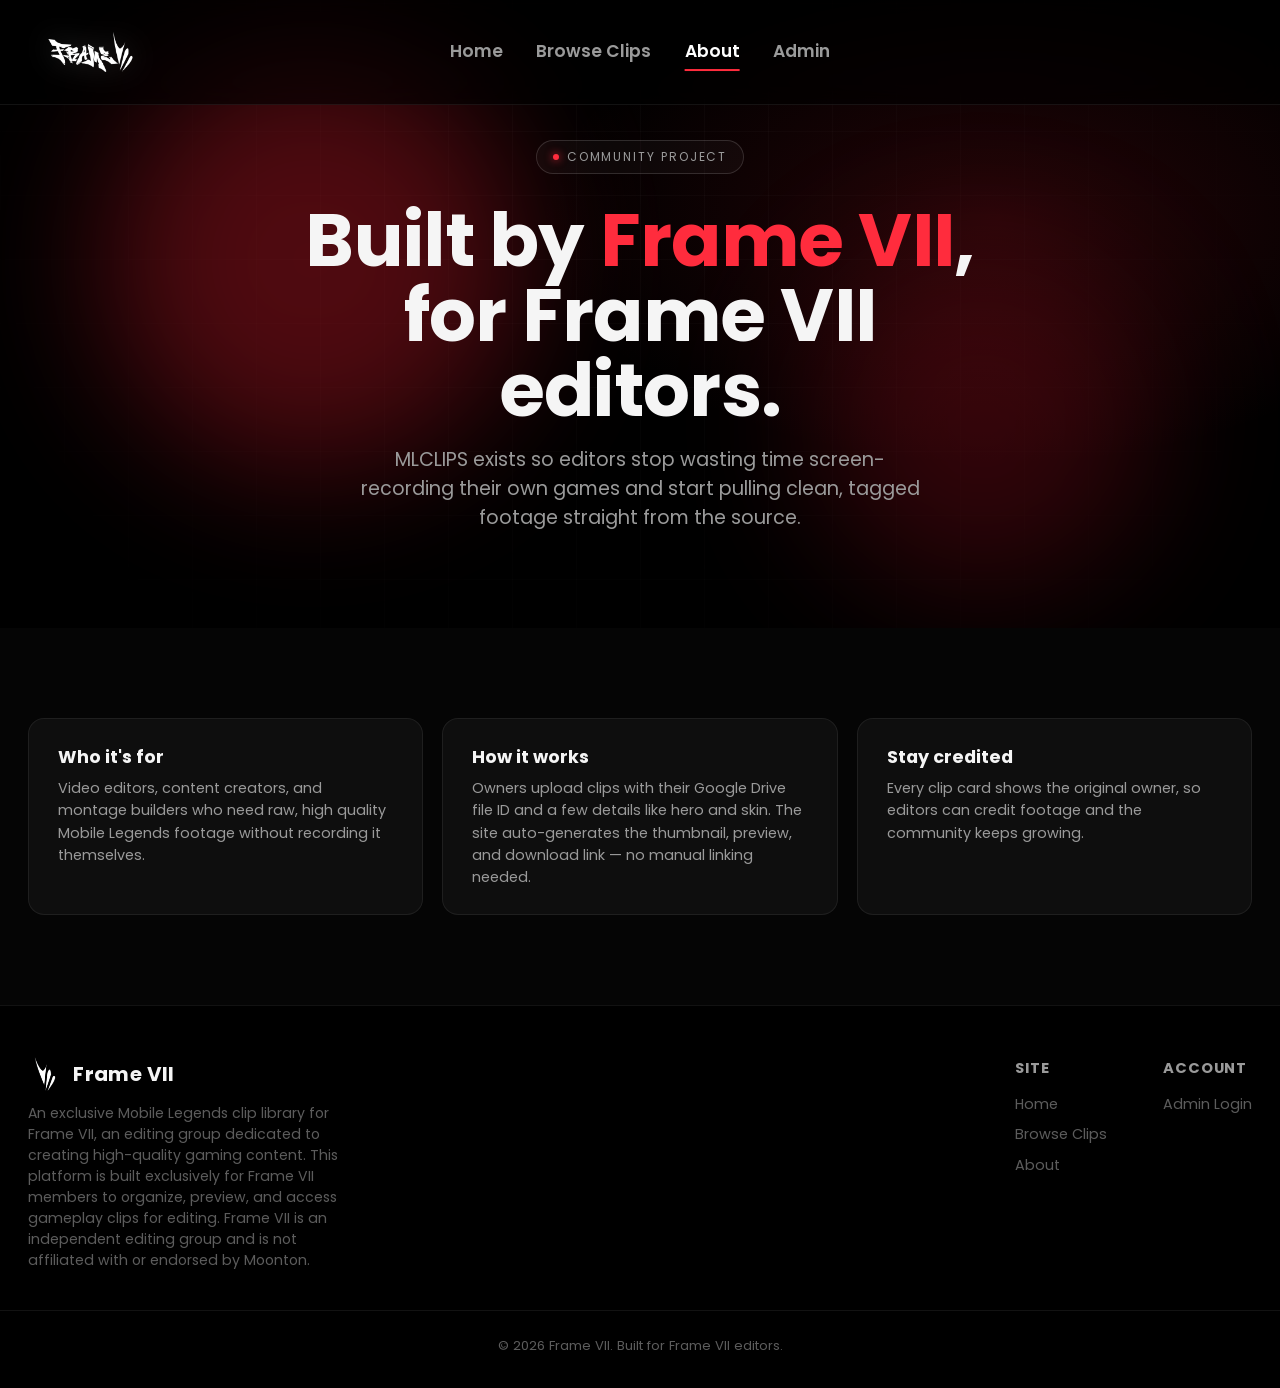
==== about.html @ 9ec5c7c8 "Add files via upload" ====
<!DOCTYPE html>
<html lang="en">
<head>
<meta charset="UTF-8">
<meta name="viewport" content="width=device-width, initial-scale=1.0, maximum-scale=1.0">
<title>About</title>
<link rel="icon" href="assets/Logo.png" type="image/svg+xml">
<link rel="stylesheet" href="css/style.css">
</head>
<body>

<nav class="site-nav">
  <a href="index.html" class="nav-brand">
    <img src="assets/LOGO FRAME VII.png" alt="MLCLIPS" class="brand-logo">
  </a>
  <div class="nav-links">
    <a href="index.html">Home</a>
    <a href="clips.html">Browse Clips</a>
    <a href="about.html" class="active">About</a>
    <a href="admin.html">Admin</a>
  </div>
  <button class="nav-toggle" aria-label="Toggle menu"><span></span><span></span><span></span></button>
</nav>

<header class="hero" style="min-height:55vh;">
  <div class="hero-bg"><div class="hero-orb o1"></div><div class="hero-orb o2"></div></div>
  <div class="hero-content">
    <span class="hero-eyebrow"><span class="dot"></span> Community project</span>
    <h1>Built by <span class="accent">Frame VII</span>, for Frame VII editors.</h1>
    <p class="subtitle">MLCLIPS exists so editors stop wasting time screen-recording their own games and start pulling clean, tagged footage straight from the source.</p>
  </div>
</header>

<section class="section">
  <div class="container">
    <div class="feature-grid">
      <div class="feature-card">
        <h3>Who it's for</h3>
        <p>Video editors, content creators, and montage builders who need raw, high quality Mobile Legends footage without recording it themselves.</p>
      </div>
      <div class="feature-card">
        <h3>How it works</h3>
        <p>Owners upload clips with their Google Drive file ID and a few details like hero and skin. The site auto-generates the thumbnail, preview, and download link — no manual linking needed.</p>
      </div>
      <div class="feature-card">
        <h3>Stay credited</h3>
        <p>Every clip card shows the original owner, so editors can credit footage and the community keeps growing.</p>
      </div>
    </div>
  </div>
</section>

<footer class="site-footer">
  <div class="container footer-inner">
    <div class="footer-brand">
      <a href="index.html" class="nav-brand"><span class="mark"><img src="assets/Logo.png" alt="MLCLIPS"></span>Frame VII</a>
      <p>An exclusive Mobile Legends clip library for Frame VII, an editing group dedicated to creating high-quality gaming content. This platform is built exclusively for Frame VII members to organize, preview, and access gameplay clips for editing. Frame VII is an independent editing group and is not affiliated with or endorsed by Moonton.</p>
    </div>
    <div class="footer-links">
      <div class="footer-col">
        <h4>Site</h4>
        <a href="index.html">Home</a>
        <a href="clips.html">Browse Clips</a>
        <a href="about.html">About</a>
      </div>
      <div class="footer-col">
        <h4>Account</h4>
        <a href="admin.html">Admin Login</a>
      </div>
    </div>
  </div>
  <div class="footer-bottom">© 2026 Frame VII. Built for Frame VII editors.</div>
</footer>

<script src="js/firebase.js"></script>
<script src="js/script.js"></script>
</body>
</html>
---- css/style.css ----
/* ============================================================
   MLCLIPS — Global Design System
   ============================================================ */

@import url('https://fonts.googleapis.com/css2?family=Poppins:wght@300;400;500;600;700&display=swap');

:root{
  /* Color — strictly black & red, 2-color system */
  --bg-void:        #000000;
  --bg-base:        #050505;
  --bg-surface:     #0E0E0E;
  --bg-elevated:    #161616;
  --bg-elevated-2:  #1F1F1F;
  --line:           rgba(255,255,255,0.07);
  --line-bright:    rgba(255,255,255,0.14);

  --text-primary:   #F5F5F5;
  --text-secondary: #9A9A9A;
  --text-muted:     #5C5C5C;

  --red:            #E11D2E;
  --red-bright:     #FF2C3D;
  --red-dim:        #8C0F1C;
  --red-glow:       rgba(225,29,46,0.45);
  --red-glow-soft:  rgba(225,29,46,0.16);

  /* cyan/gold removed from palette — mapped to red for legacy class compatibility */
  --cyan:           #E11D2E;
  --cyan-glow:       rgba(225,29,46,0.30);
  --gold:           #FF2C3D;

  --ok:             #E11D2E;

 /* Type */
--f-display: 'Poppins', sans-serif;
--f-body: 'Poppins', sans-serif;
--f-mono: 'Poppins', sans-serif;

  /* Shape */
  --radius-s: 6px;
  --radius-m: 12px;
  --radius-l: 16px;
  --cut: 16px;

  /* Motion */
  --ease-out: cubic-bezier(.16,1,.3,1);
  --ease-snap: cubic-bezier(.65,0,.35,1);
  --t-fast: 160ms;
  --t-med: 320ms;
  --t-slow: 560ms;
}

@media (prefers-reduced-motion: reduce){
  *,*::before,*::after{
    animation-duration: 0.001ms !important;
    animation-iteration-count: 1 !important;
    transition-duration: 0.001ms !important;
    scroll-behavior: auto !important;
  }
}

*{ box-sizing: border-box; margin:0; padding:0; }
html{ scroll-behavior:smooth; }
body{
  background: var(--bg-base);
  color: var(--text-primary);
  font-family: var(--f-body);
  line-height:1.5;
  overflow-x:hidden;
  -webkit-font-smoothing:antialiased;
}
img{ max-width:100%; display:block; }
a{ color:inherit; text-decoration:none; }
button{ font-family:inherit; cursor:pointer; border:none; background:none; color:inherit; }
ul{ list-style:none; }

::selection{ background: var(--red-glow-soft); color:#fff; }

::-webkit-scrollbar{ width:10px; height:10px; }
::-webkit-scrollbar-track{ background: var(--bg-base); }
::-webkit-scrollbar-thumb{ background: var(--bg-elevated-2); border-radius:10px; border:2px solid var(--bg-base); }
::-webkit-scrollbar-thumb:hover{ background: var(--red-dim); }

:focus-visible{ outline:2px solid var(--red-bright); outline-offset:2px; border-radius:4px; }

.eyebrow{
  font-family: var(--f-mono);
  font-size:.72rem;
  letter-spacing:.18em;
  text-transform:uppercase;
  color: var(--red-bright);
  display:flex;
  align-items:center;
  gap:.6rem;
}
.eyebrow::before{
  content:"";
  width:18px; height:1px;
  background: var(--red-bright);
}

/* ---------------- Layout helpers ---------------- */
.container{
  width:100%;
  max-width:1320px;
  margin:0 auto;
  padding:0 28px;
}
.diagonal-card{
  clip-path: polygon(var(--cut) 0, 100% 0, 100% calc(100% - var(--cut)), calc(100% - var(--cut)) 100%, 0 100%, 0 var(--cut));
}

/* ---------------- Nav ---------------- */
.site-nav{
  position:fixed; top:0; left:0; right:0; z-index:500;
  display:flex; align-items:center; justify-content:space-between;
  padding: 8px 32px;
  background: rgba(0,0,0,0.6);
  border-bottom: 1px solid var(--line);
  backdrop-filter: blur(14px);
  -webkit-backdrop-filter: blur(14px);
  transition: background var(--t-med) var(--ease-out), border-color var(--t-med) var(--ease-out), padding var(--t-med) var(--ease-out), backdrop-filter var(--t-med) var(--ease-out);
}
.site-nav.scrolled{
  background: rgba(0,0,0,0.88);
  backdrop-filter: blur(18px) saturate(140%);
  -webkit-backdrop-filter: blur(18px) saturate(140%);
  border-bottom: 1px solid var(--line-bright);
  padding: 6px 32px;
}
.nav-left{ display:flex; align-items:center; gap:1.6rem; }
.nav-search{
  display:flex; align-items:center; gap:.6rem;
  background: var(--bg-surface); border:1px solid var(--line-bright);
  padding:.55rem .65rem .55rem 1rem; border-radius:999px;
  color: var(--text-muted); font-size:.85rem;
  transition: border-color var(--t-fast) var(--ease-out), color var(--t-fast) var(--ease-out), transform var(--t-fast) var(--ease-out);
}
.nav-search svg{ width:15px; height:15px; flex-shrink:0; }
.nav-search:hover{ border-color: var(--red-dim); color: var(--text-primary); transform: translateY(-1px); }
.nav-search kbd{
  background: var(--bg-elevated-2); padding:.22rem .5rem; border-radius:6px;
  font-family: var(--f-mono); font-size:.68rem; color: var(--text-secondary);
}
.nav-brand{
  display:flex; align-items:center; gap:.7rem;
  font-family: var(--f-display);
  font-weight:700; font-size:1.25rem; letter-spacing:.02em;
}
.nav-brand .mark{
  width:34px; height:34px; flex-shrink:0;
  display:flex; align-items:center; justify-content:center;
}
.nav-brand .mark img{ width:100%; height:100%; object-fit:contain; }
.nav-brand span.sub{ color: var(--text-muted); font-weight:500; font-size:.95rem; }
.brand-logo{
  height: 88px; width:auto; display:block;
  filter: drop-shadow(0 0 14px var(--red-glow-soft)) grayscale(1) brightness(0) invert(1);
  transition: filter var(--t-fast) var(--ease-out), transform var(--t-fast) var(--ease-out);
}
.nav-brand:hover .brand-logo{ filter: drop-shadow(0 0 20px var(--red-glow)) grayscale(1) brightness(0) invert(1); transform: translateY(-1px); }

.nav-links{
  display:flex; align-items:center; gap:2.1rem;
  position:absolute; left:50%; top:50%; transform:translate(-50%,-50%);
}
.nav-links a{
  font-size:1.08rem; color: var(--text-secondary); font-weight:600;
  position:relative; padding:6px 0; transition: color var(--t-fast) var(--ease-out);
}
.nav-links a::after{
  content:""; position:absolute; left:0; bottom:0; width:0; height:2px;
  background: var(--red-bright); transition: width var(--t-med) var(--ease-out);
}
.nav-links a:hover{ color: var(--text-primary); }
.nav-links a:hover::after, .nav-links a.active::after{ width:100%; }
.nav-links a.active{ color:#fff; }

.nav-cta{
  font-family: var(--f-display); font-weight:600; letter-spacing:.03em;
  padding:.6rem 1.3rem;
  background: var(--red);
  color:#fff;
  border-radius:999px;
  transition: transform var(--t-fast) var(--ease-out), box-shadow var(--t-fast) var(--ease-out), background var(--t-fast);
  box-shadow: 0 0 0 rgba(225,29,46,0);
}
.nav-cta:hover{ transform: translateY(-2px); box-shadow: 0 8px 28px var(--red-glow-soft); background: var(--red-bright); }

.nav-toggle{ display:none; width:38px; height:38px; flex-direction:column; justify-content:center; align-items:center; gap:5px; }
.nav-toggle span{ width:22px; height:2px; background:#fff; transition: all var(--t-fast) var(--ease-out); }

/* ---------------- Hero (centered, Satvrn-style) ---------------- */
.hero{
  position:relative;
  min-height:78vh;
  display:flex; flex-direction:column; align-items:center; justify-content:center;
  text-align:center;
  overflow:hidden;
  padding: 140px 24px 60px;
}
.hero-bg{
  position:absolute; inset:0; z-index:0;
  background:
    radial-gradient(ellipse 55% 60% at 78% 35%, var(--red-glow-soft), transparent 65%),
    var(--bg-void);
}
.hero-bg::before{
  content:"";
  position:absolute; inset:-20%;
  background-image:
    linear-gradient(var(--line) 1px, transparent 1px),
    linear-gradient(90deg, var(--line) 1px, transparent 1px);
  background-size: 64px 64px;
  mask-image: radial-gradient(circle at 50% 35%, black, transparent 70%);
  animation: gridDrift 40s linear infinite;
  opacity:.35;
}
@keyframes gridDrift{
  from{ transform: translate(0,0); }
  to{ transform: translate(64px,64px); }
}
.hero-orb{
  position:absolute; border-radius:50%; filter: blur(70px); opacity:.35;
  animation: orbFloat 14s ease-in-out infinite;
}
.hero-orb.o1{ width:420px; height:420px; background: var(--red); top:8%; left:8%; animation-delay:0s; }
.hero-orb.o2{ width:340px; height:340px; background: var(--red-dim); bottom:6%; right:10%; animation-delay:-6s; }
@keyframes orbFloat{
  0%,100%{ transform: translate(0,0) scale(1); }
  50%{ transform: translate(30px,-40px) scale(1.08); }
}

.hero-content{ position:relative; z-index:2; max-width:760px; }

.hero-glow-icon{
  position:relative; display:flex; align-items:center; justify-content:center;
  height: 320px; margin: 0 auto 1rem;
}
.hero-glow-icon::before{
  content:none;
}
.hero-glow-icon img{
  position:relative; z-index:2; width: min(70%, 240px);
  filter: grayscale(1) brightness(0) invert(1);
  animation: glowFloat 6s ease-in-out infinite;
}
@keyframes glowFloat{
  0%,100%{ transform: translateY(0); }
  50%{ transform: translateY(-14px); }
}
.hero-eyebrow{
  display:inline-flex; align-items:center; gap:.5rem;
  font-family: var(--f-mono); font-size:.75rem; letter-spacing:.16em; text-transform:uppercase;
  color: var(--text-secondary);
  border:1px solid var(--line-bright); padding:.45rem 1rem;
  border-radius:999px; margin-bottom:1.8rem;
  background: rgba(255,255,255,0.03);
  animation: fadeSlideUp var(--t-slow) var(--ease-out) both;
}
.hero-eyebrow .dot{ width:6px; height:6px; border-radius:50%; background: var(--red-bright); box-shadow:0 0 8px var(--red-bright); animation: pulse 2s ease-in-out infinite; }
@keyframes pulse{ 0%,100%{ opacity:1;} 50%{ opacity:.4; } }

.hero h1{
  font-family: var(--f-display); font-weight:700;
  font-size: clamp(2.6rem, 6vw, 4.6rem);
  line-height:1.02; letter-spacing:-.01em;
  margin-bottom:1.1rem;
  animation: fadeSlideUp var(--t-slow) var(--ease-out) .08s both;
}
.hero h1 .accent{
  color: var(--red-bright);
}
.hero p.subtitle{
  font-size: clamp(1rem, 1.6vw, 1.2rem);
  color: var(--text-secondary);
  max-width:560px; margin:0 auto 2.2rem;
  animation: fadeSlideUp var(--t-slow) var(--ease-out) .16s both;
}
.hero-actions{
  display:flex; gap:.8rem; justify-content:center; flex-wrap:wrap;
  animation: fadeSlideUp var(--t-slow) var(--ease-out) .24s both;
  margin-bottom: 1.2rem;
}

/* Pill buttons, Satvrn-style */
.btn{
  font-family: var(--f-display); font-weight:600; font-size:.95rem; letter-spacing:.01em;
  padding: .85rem 1.7rem;
  display:inline-flex; align-items:center; gap:.6rem;
  border-radius:999px;
  transition: transform var(--t-fast) var(--ease-out), box-shadow var(--t-fast) var(--ease-out), background var(--t-fast), border-color var(--t-fast);
  position:relative; overflow:hidden;
}
.btn-primary{
  background: var(--red); color:#fff;
}
.btn-primary:hover{ transform: translateY(-2px); box-shadow: 0 12px 34px var(--red-glow); background: var(--red-bright); }
.btn-ghost{
  background: var(--bg-surface); color: var(--text-primary);
  border:1px solid var(--line-bright);
}
.btn-ghost:hover{ transform: translateY(-2px); background: var(--bg-elevated); border-color: var(--red-dim); }

.ripple{ position:absolute; border-radius:50%; background: rgba(255,255,255,0.25); transform: scale(0); animation: rippleAnim .65s var(--ease-out); pointer-events:none; }
@keyframes rippleAnim{ to{ transform: scale(3.2); opacity:0; } }

/* ---------------- Stats ---------------- */
.stats-row{
  position:relative; z-index:2;
  display:flex; gap: clamp(1.5rem,5vw,5rem); flex-wrap:wrap; justify-content:center;
  animation: fadeSlideUp var(--t-slow) var(--ease-out) .32s both;
  margin-top: 1rem;
}
.stat{ text-align:center; min-width:120px; }
.stat .num{
  font-family: var(--f-mono); font-weight:600;
  font-size: clamp(1.8rem,3.2vw,2.7rem);
  color:#fff;
}
.stat .label{
  font-size:.78rem; letter-spacing:.12em; text-transform:uppercase;
  color: var(--text-muted); margin-top:.3rem;
}

@keyframes fadeSlideUp{
  from{ opacity:0; transform: translateY(22px); }
  to{ opacity:1; transform: translateY(0); }
}

/* ---------------- Section shells ---------------- */
.section{ padding: 90px 0; position:relative; }
.section-head{ text-align:center; max-width:640px; margin:0 auto 3rem; }
.section-head h2{
  font-family: var(--f-display); font-weight:700;
  font-size: clamp(1.9rem,3.6vw,2.5rem);
  margin-top:.8rem;
}
.section-head p{ color: var(--text-secondary); margin-top:.8rem; }

/* ---------------- Feature / preview grid (home) ---------------- */
.feature-grid{
  display:grid; grid-template-columns: repeat(3,1fr); gap:1.2rem;
}
.feature-card{
  background: var(--bg-surface);
  border:1px solid var(--line);
  border-radius: var(--radius-l);
  padding: 1.6rem 1.8rem;
  transition: transform var(--t-fast) var(--ease-out), border-color var(--t-fast), background var(--t-fast);
}
.feature-card:hover{
  transform: translateY(-3px);
  border-color: var(--red-dim);
  background: var(--bg-elevated);
}
.feature-card .icon{
  width:40px; height:40px; border-radius: var(--radius-s);
  background: var(--red-glow-soft); color: var(--red-bright);
  display:flex; align-items:center; justify-content:center; margin-bottom:.9rem;
  font-size:1.2rem;
}
.feature-card h3{ font-family: var(--f-display); font-size:1.1rem; margin-bottom:.4rem; font-weight:700; }
.feature-card p{ color: var(--text-secondary); font-size:.9rem; line-height:1.55; }

/* ---------------- Footer ---------------- */
.site-footer{
  border-top:1px solid var(--line);
  padding: 3.2rem 0 2rem;
  background: var(--bg-void);
}
.footer-inner{ display:flex; justify-content:space-between; flex-wrap:wrap; gap:2rem; }
.footer-brand{ max-width:320px; }
.footer-logo-link{ display:inline-block; }
.footer-brand-logo{ height:34px; width:auto; filter: grayscale(1) brightness(0) invert(1); }
.footer-brand p{ color: var(--text-muted); font-size:.88rem; margin-top:.7rem; }
.footer-links{ display:flex; gap:3.5rem; flex-wrap:wrap; }
.footer-col h4{ font-family: var(--f-display); font-size:.92rem; letter-spacing:.06em; text-transform:uppercase; color: var(--text-secondary); margin-bottom:.9rem; }
.footer-col a{ display:block; font-size:.9rem; color: var(--text-muted); margin-bottom:.55rem; transition: color var(--t-fast); }
.footer-col a:hover{ color: var(--red-bright); }
.footer-bottom{ margin-top:2.4rem; padding-top:1.6rem; border-top:1px solid var(--line); text-align:center; color: var(--text-muted); font-size:.82rem; }

/* ---------------- Loading skeleton ---------------- */
.skeleton{
  background: linear-gradient(100deg, var(--bg-elevated) 30%, var(--bg-elevated-2) 50%, var(--bg-elevated) 70%);
  background-size: 200% 100%;
  animation: shimmer 1.4s ease-in-out infinite;
  border-radius: var(--radius-m);
}
@keyframes shimmer{
  0%{ background-position: 150% 0; }
  100%{ background-position: -50% 0; }
}

/* ---------------- Page transition overlay ---------------- */
.page-fade{ animation: pageFadeIn var(--t-slow) var(--ease-out) both; }
@keyframes pageFadeIn{ from{ opacity:0; transform: translateY(10px); } to{ opacity:1; transform:none; } }

/* ---------------- Toast ---------------- */
.toast{
  position:fixed; bottom:28px; left:50%; transform: translateX(-50%) translateY(20px);
  background: var(--bg-elevated); border:1px solid var(--line-bright);
  padding: .85rem 1.4rem; border-radius: var(--radius-m);
  font-size:.9rem; display:flex; align-items:center; gap:.6rem;
  opacity:0; pointer-events:none; z-index:2000;
  transition: opacity var(--t-med) var(--ease-out), transform var(--t-med) var(--ease-out);
  box-shadow: 0 12px 32px rgba(0,0,0,.6);
  max-width: calc(100vw - 2rem); text-align:center;
}
.toast.show{ opacity:1; transform: translateX(-50%) translateY(0); pointer-events:auto; }
.toast .ico{ color: var(--red-bright); }

/* ---------------- Responsive ---------------- */
@media (max-width: 980px){
  .feature-grid{ grid-template-columns: repeat(2,1fr); }
  .nav-links{ display:none; }
  .nav-toggle{ display:flex; }
  .nav-search span, .nav-search kbd{ display:none; }
  .brand-logo{ height:54px; }
  .hero{ min-height:auto; padding: 120px 20px 50px; }
  .hero-glow-icon{ height:220px; }
}
@media (max-width: 620px){
  .feature-grid{ grid-template-columns: 1fr; }
  .stats-row{ gap:2rem; }
  .footer-inner{ flex-direction:column; }
  .site-nav{ padding: 10px 18px; }
  .site-nav.scrolled{ padding: 8px 18px; }
  .brand-logo{ height:42px; }
  .hero-glow-icon{ height:170px; }
  .hero-actions{ gap:.6rem; }
  .btn{ padding:.75rem 1.3rem; font-size:.88rem; }
}
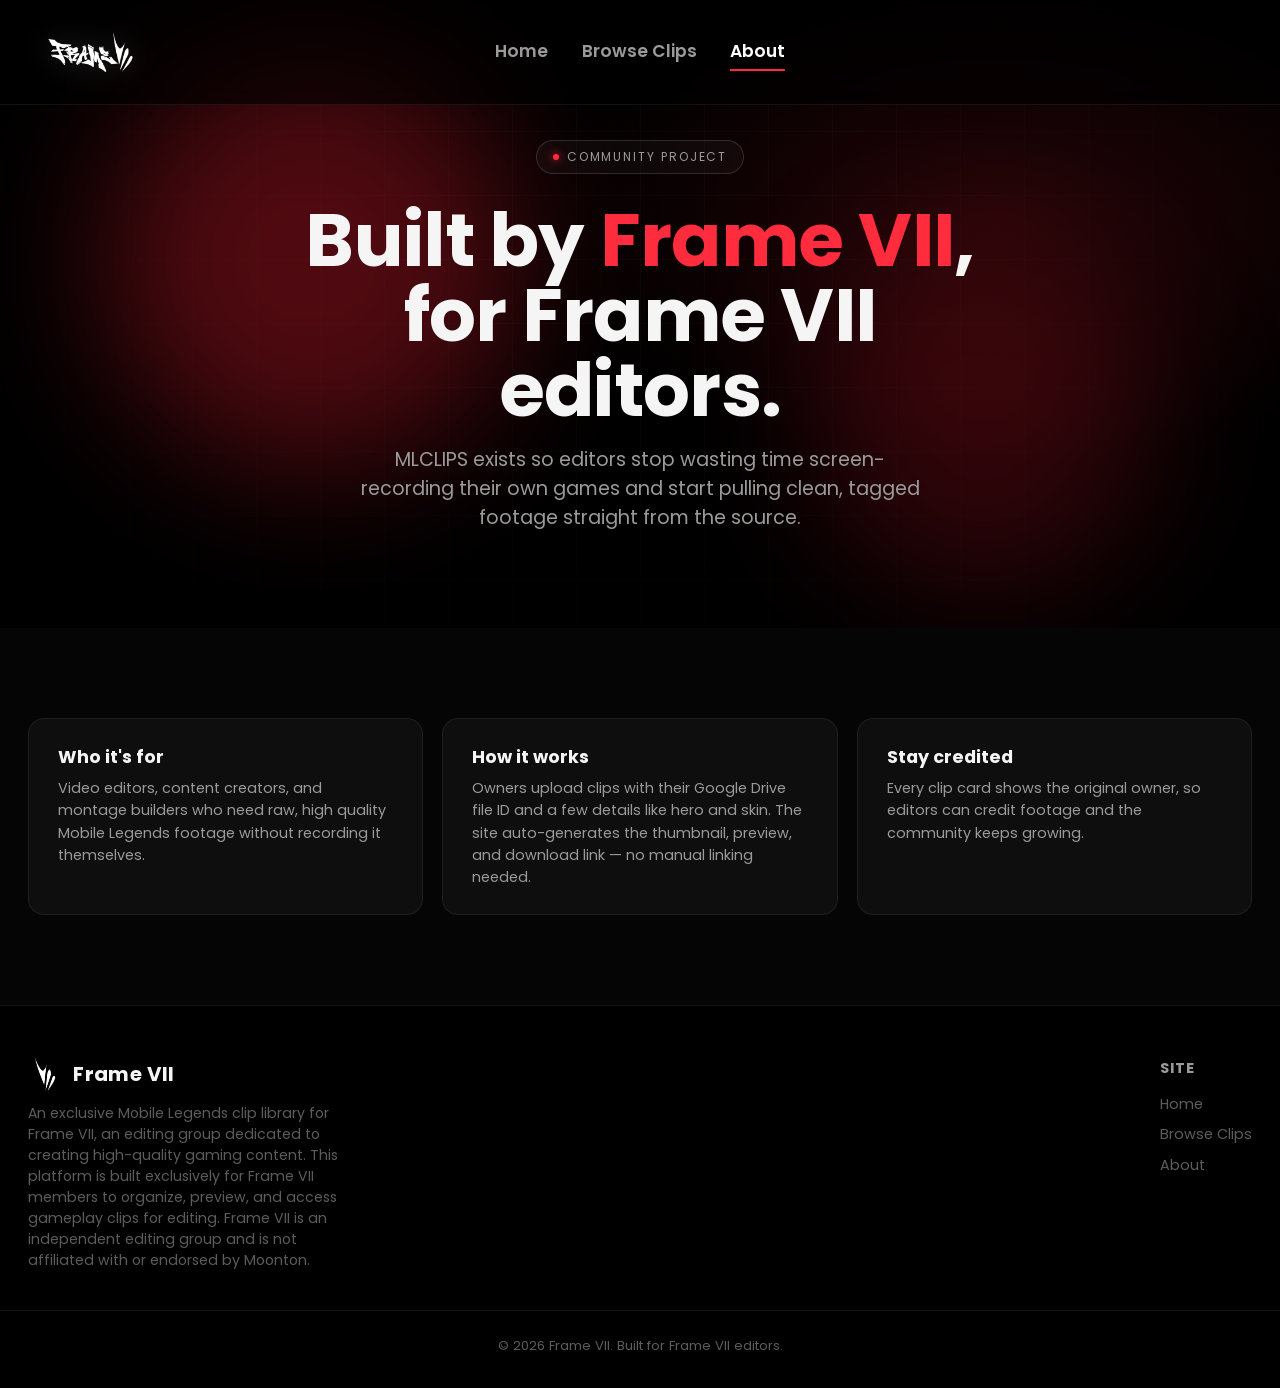
==== commit 44779a9e: "Update about.html" ====
--- a/about.html
+++ b/about.html
@@ -17,7 +17,6 @@
     <a href="index.html">Home</a>
     <a href="clips.html">Browse Clips</a>
     <a href="about.html" class="active">About</a>
-    <a href="admin.html">Admin</a>
   </div>
   <button class="nav-toggle" aria-label="Toggle menu"><span></span><span></span><span></span></button>
 </nav>
@@ -63,10 +62,6 @@
         <a href="clips.html">Browse Clips</a>
         <a href="about.html">About</a>
       </div>
-      <div class="footer-col">
-        <h4>Account</h4>
-        <a href="admin.html">Admin Login</a>
-      </div>
     </div>
   </div>
   <div class="footer-bottom">© 2026 Frame VII. Built for Frame VII editors.</div>
@@ -75,4 +70,4 @@
 <script src="js/firebase.js"></script>
 <script src="js/script.js"></script>
 </body>
-</html>+</html>
